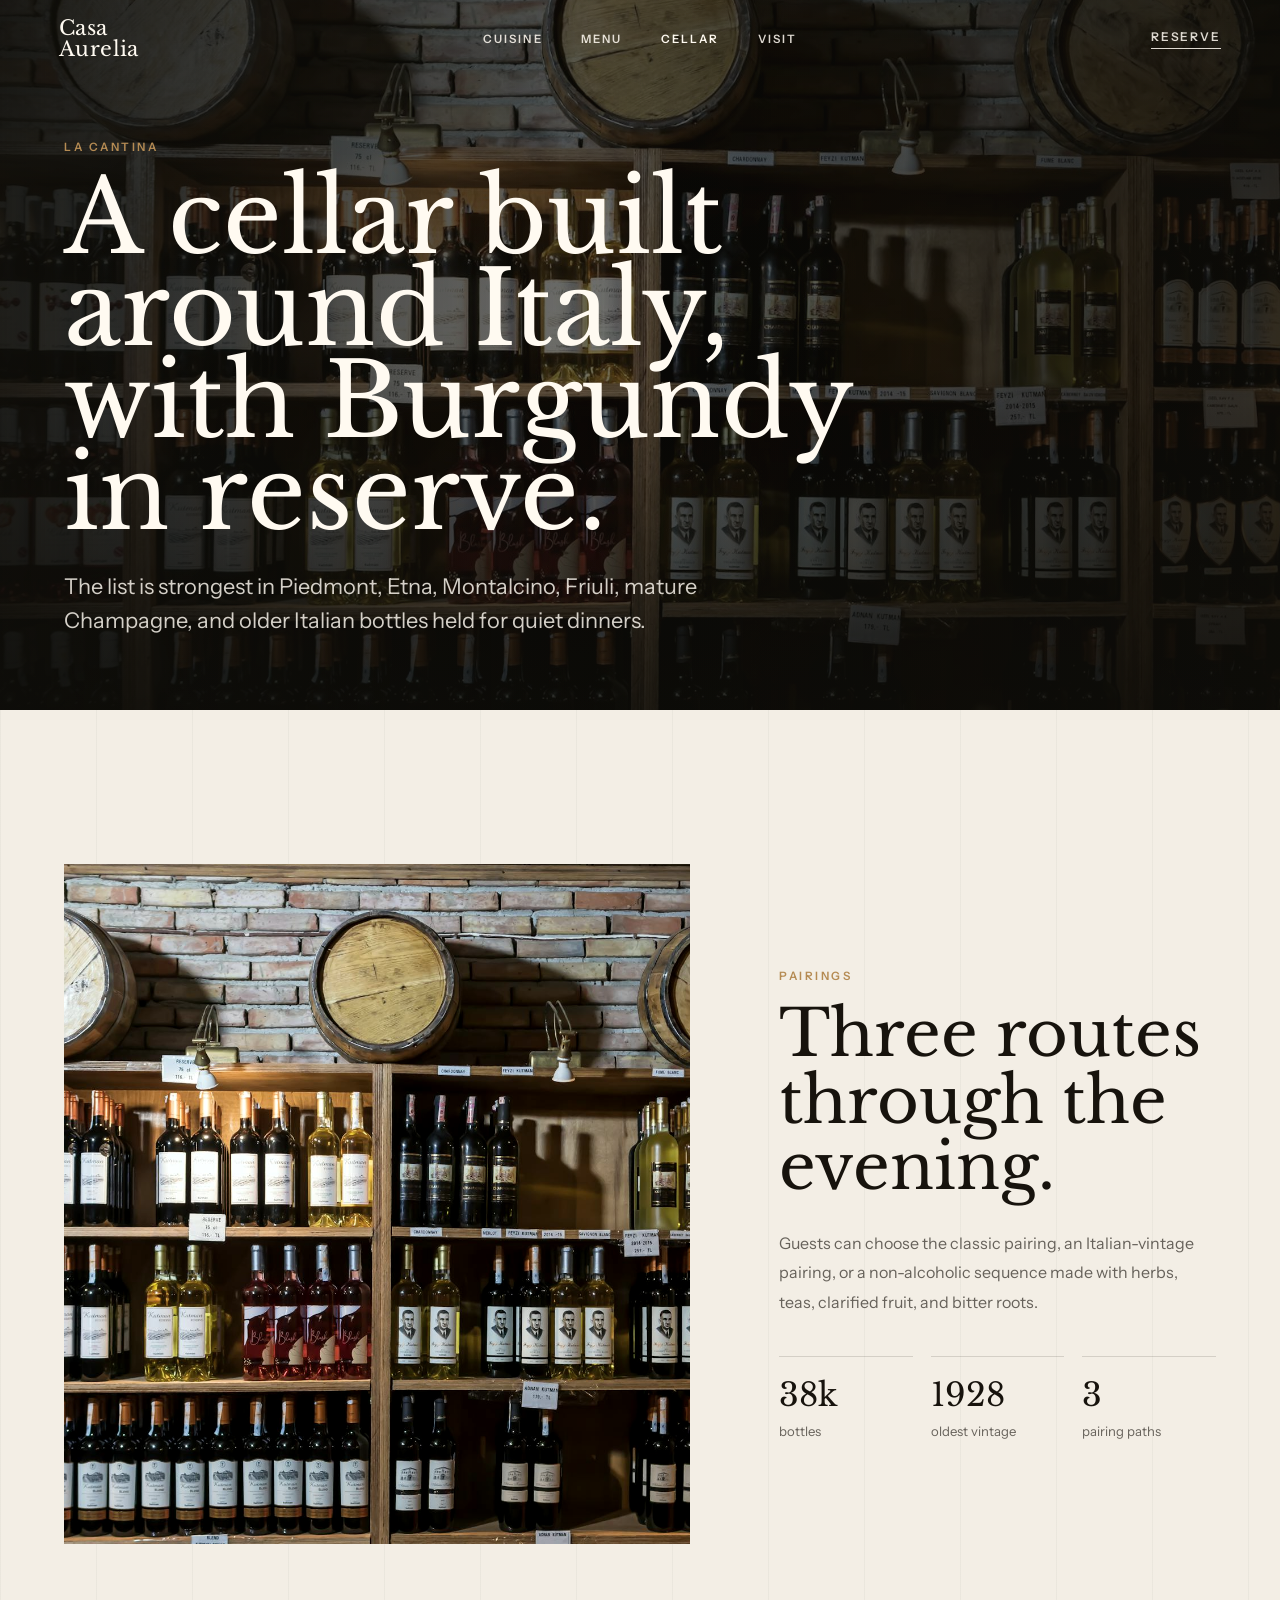
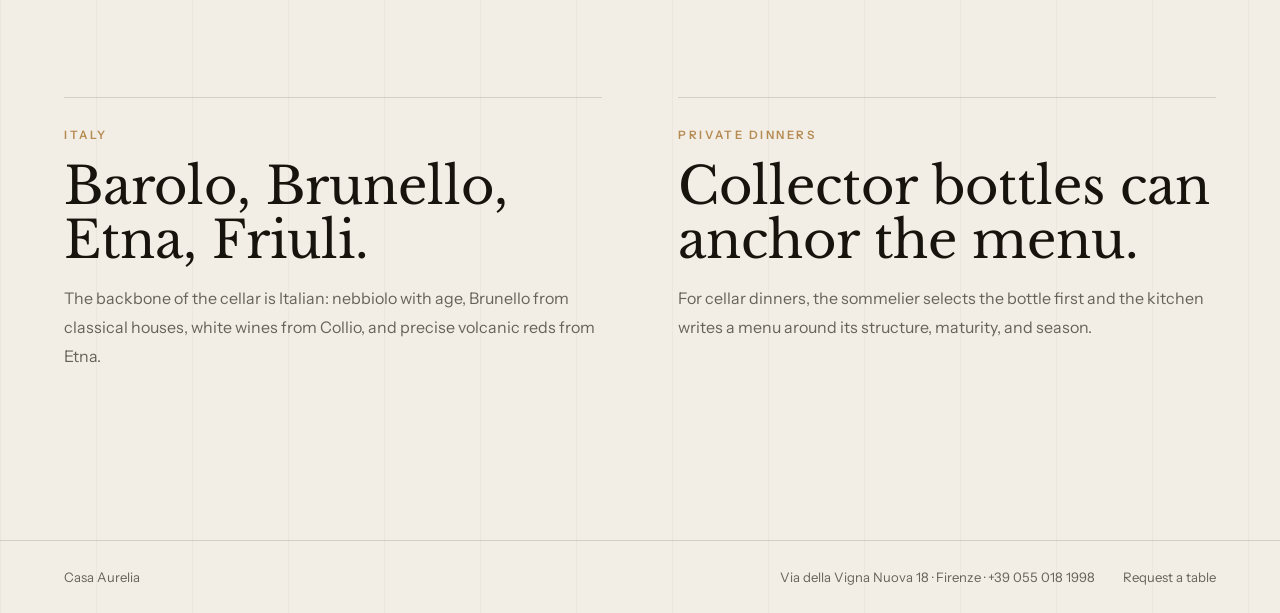
==== cellar.html @ 8bcac0d2 "Build Casa Aurelia restaurant website" ====
<!doctype html>
<html lang="en">
  <head>
    <meta charset="UTF-8" />
    <meta name="viewport" content="width=device-width, initial-scale=1.0" />
    <meta
      name="description"
      content="Casa Aurelia's wine cellar, Italian vintages, Champagne, Burgundy, and pairings."
    />
    <title>Cellar | Casa Aurelia</title>
    <link rel="preconnect" href="https://fonts.googleapis.com" />
    <link rel="preconnect" href="https://fonts.gstatic.com" crossorigin />
    <link
      href="https://fonts.googleapis.com/css2?family=Instrument+Sans:wght@400;500;600&family=Libre+Baskerville:wght@400;700&display=swap"
      rel="stylesheet"
    />
    <link rel="stylesheet" href="./styles.css" />
  </head>
  <body>
    <header class="site-header" data-header>
      <a class="brand" href="./index.html" aria-label="Casa Aurelia home">
        <span>Casa</span>
        <span>Aurelia</span>
      </a>
      <nav aria-label="Primary navigation">
        <a href="./cuisine.html">Cuisine</a>
        <a href="./menu.html">Menu</a>
        <a href="./cellar.html" aria-current="page">Cellar</a>
        <a href="./visit.html">Visit</a>
      </nav>
      <a class="header-reserve" href="./reservations.html">Reserve</a>
    </header>

    <main>
      <section class="page-hero dark-hero">
        <div class="hero-media" aria-hidden="true">
          <img src="./assets/restaurant/wine-cellar.jpg" alt="" />
        </div>
        <div class="hero-copy">
          <p class="kicker">La Cantina</p>
          <h1>A cellar built around Italy, with Burgundy in reserve.</h1>
          <p>
            The list is strongest in Piedmont, Etna, Montalcino, Friuli, mature
            Champagne, and older Italian bottles held for quiet dinners.
          </p>
        </div>
      </section>

      <section class="cellar page-section">
        <div class="cellar-media reveal">
          <img src="./assets/restaurant/wine-cellar.jpg" alt="Casa Aurelia wine cellar" />
        </div>
        <div class="cellar-copy reveal">
          <p class="kicker">Pairings</p>
          <h2>Three routes through the evening.</h2>
          <p>
            Guests can choose the classic pairing, an Italian-vintage pairing,
            or a non-alcoholic sequence made with herbs, teas, clarified fruit,
            and bitter roots.
          </p>
          <div class="cellar-stats">
            <span><strong>38k</strong> bottles</span>
            <span><strong>1928</strong> oldest vintage</span>
            <span><strong>3</strong> pairing paths</span>
          </div>
        </div>
      </section>

      <section class="text-columns">
        <article class="reveal">
          <p class="kicker">Italy</p>
          <h2>Barolo, Brunello, Etna, Friuli.</h2>
          <p>
            The backbone of the cellar is Italian: nebbiolo with age, Brunello
            from classical houses, white wines from Collio, and precise volcanic
            reds from Etna.
          </p>
        </article>
        <article class="reveal">
          <p class="kicker">Private dinners</p>
          <h2>Collector bottles can anchor the menu.</h2>
          <p>
            For cellar dinners, the sommelier selects the bottle first and the
            kitchen writes a menu around its structure, maturity, and season.
          </p>
        </article>
      </section>
    </main>

    <footer>
      <p>Casa Aurelia</p>
      <p>Via della Vigna Nuova 18 · Firenze · +39 055 018 1998</p>
      <p><a href="./reservations.html">Request a table</a></p>
    </footer>

    <script src="./script.js"></script>
  </body>
</html>
---- styles.css ----
:root {
  --paper: #f3eee5;
  --porcelain: #fffaf1;
  --ink: #17130d;
  --olive: #252a1f;
  --olive-soft: #343b2b;
  --clay: #8e5f43;
  --brass: #b58b53;
  --muted: rgba(23, 19, 13, 0.64);
  --line: rgba(23, 19, 13, 0.14);
  --light-line: rgba(255, 250, 241, 0.18);
  font-family: "Instrument Sans", system-ui, -apple-system, BlinkMacSystemFont, "Segoe UI", sans-serif;
}

* {
  box-sizing: border-box;
}

html {
  scroll-behavior: smooth;
  background: var(--paper);
}

body {
  margin: 0;
  color: var(--ink);
  background:
    linear-gradient(90deg, rgba(23, 19, 13, 0.035) 1px, transparent 1px) 0 0 / 96px 96px,
    var(--paper);
  overflow-x: hidden;
}

body::selection {
  color: var(--porcelain);
  background: var(--olive);
}

img {
  display: block;
  max-width: 100%;
}

a {
  color: inherit;
  text-decoration: none;
}

section {
  scroll-margin-top: 94px;
}

.site-header {
  position: fixed;
  inset: 0 0 auto;
  z-index: 20;
  display: grid;
  grid-template-columns: 1fr auto 1fr;
  align-items: center;
  gap: 28px;
  min-height: 78px;
  padding: 18px clamp(20px, 4.6vw, 70px);
  color: var(--porcelain);
  transition: background 260ms ease, color 260ms ease, border-color 260ms ease;
}

.site-header.is-scrolled {
  color: var(--ink);
  background: rgba(243, 238, 229, 0.88);
  border-bottom: 1px solid var(--line);
  backdrop-filter: blur(22px);
}

.brand {
  justify-self: start;
  display: grid;
  gap: 0;
  font-family: "Libre Baskerville", Georgia, serif;
  font-size: clamp(1.05rem, 1.6vw, 1.45rem);
  line-height: 1.02;
  letter-spacing: 0.02em;
}

nav {
  display: flex;
  align-items: center;
  justify-content: center;
  gap: clamp(18px, 3vw, 42px);
  font-size: 0.72rem;
  font-weight: 600;
  letter-spacing: 0.18em;
  text-transform: uppercase;
}

nav a,
.header-reserve {
  opacity: 0.86;
  transition: opacity 180ms ease;
}

nav a:hover,
.header-reserve:hover,
[aria-current="page"] {
  opacity: 1;
}

.header-reserve {
  justify-self: end;
  padding-bottom: 4px;
  border-bottom: 1px solid currentColor;
  font-size: 0.75rem;
  font-weight: 600;
  letter-spacing: 0.16em;
  text-transform: uppercase;
}

.site-header-light {
  color: var(--ink);
  background: rgba(243, 238, 229, 0.92);
  border-bottom: 1px solid var(--line);
}

.hero {
  position: relative;
  min-height: 100svh;
  display: grid;
  align-items: end;
  padding: 128px clamp(20px, 5vw, 76px) 56px;
  color: var(--porcelain);
  isolation: isolate;
}

.page-hero {
  position: relative;
  min-height: 78svh;
  display: grid;
  align-items: end;
  padding: 140px clamp(20px, 5vw, 76px) 72px;
  color: var(--porcelain);
  isolation: isolate;
}

.page-hero h1 {
  max-width: 11ch;
  font-size: clamp(4rem, 8vw, 8.8rem);
}

.page-hero .hero-copy > p:not(.kicker) {
  max-width: 650px;
}

.hero-media {
  position: absolute;
  inset: 0;
  z-index: -2;
  overflow: hidden;
  background: var(--olive);
}

.hero-media img {
  width: 100%;
  height: 100%;
  object-fit: cover;
  object-position: 50% 52%;
  transform: scale(1.02);
  filter: saturate(0.78) contrast(1.04) brightness(0.82);
}

.hero-media::after {
  content: "";
  position: absolute;
  inset: 0;
  background:
    linear-gradient(90deg, rgba(14, 13, 9, 0.9), rgba(14, 13, 9, 0.42) 46%, rgba(14, 13, 9, 0.78)),
    linear-gradient(0deg, rgba(14, 13, 9, 0.72), rgba(14, 13, 9, 0.1) 44%, rgba(14, 13, 9, 0.28));
}

.hero-copy {
  width: min(920px, 100%);
  position: relative;
  z-index: 1;
}

.kicker {
  margin: 0 0 18px;
  color: var(--brass);
  font-size: 0.72rem;
  font-weight: 600;
  letter-spacing: 0.22em;
  text-transform: uppercase;
}

h1,
h2,
h3 {
  font-family: "Libre Baskerville", Georgia, serif;
  font-weight: 400;
  letter-spacing: 0;
}

h1 {
  margin: 0;
  font-size: clamp(4.8rem, 13vw, 12.5rem);
  line-height: 0.9;
  max-width: 9ch;
}

.hero-copy > p:not(.kicker) {
  max-width: 590px;
  margin: 28px 0 0;
  color: rgba(255, 250, 241, 0.82);
  font-size: clamp(1.05rem, 1.7vw, 1.42rem);
  line-height: 1.6;
}

.hero-actions {
  display: flex;
  align-items: center;
  gap: 22px;
  flex-wrap: wrap;
  margin-top: 42px;
}

.hero-actions a {
  display: inline-flex;
  align-items: center;
  min-height: 46px;
  padding: 0 24px;
  border: 1px solid rgba(255, 250, 241, 0.54);
  font-size: 0.78rem;
  font-weight: 600;
  letter-spacing: 0.16em;
  text-transform: uppercase;
}

.hero-actions span {
  color: rgba(255, 250, 241, 0.62);
  font-size: 0.86rem;
}

.hero-note {
  position: absolute;
  right: clamp(20px, 5vw, 76px);
  bottom: 58px;
  width: min(280px, 28vw);
  padding-top: 18px;
  border-top: 1px solid var(--light-line);
  color: rgba(255, 250, 241, 0.74);
  font-size: 0.82rem;
  line-height: 1.7;
}

.hero-note p {
  margin: 0;
}

.intro {
  display: grid;
  grid-template-columns: minmax(140px, 0.24fr) 1fr;
  gap: clamp(24px, 5vw, 72px);
  padding: clamp(76px, 13vw, 172px) clamp(20px, 5vw, 76px);
}

.intro-label {
  color: var(--clay);
  font-size: 0.77rem;
  font-weight: 600;
  letter-spacing: 0.18em;
  text-transform: uppercase;
}

.intro p {
  margin: 0;
  max-width: 1000px;
  font-family: "Libre Baskerville", Georgia, serif;
  font-size: clamp(2.1rem, 4.4vw, 5.6rem);
  line-height: 1.04;
}

.home-index {
  display: grid;
  grid-template-columns: repeat(4, 1fr);
  border-top: 1px solid var(--line);
  border-bottom: 1px solid var(--line);
}

.home-link {
  min-height: 340px;
  display: flex;
  flex-direction: column;
  justify-content: flex-end;
  gap: 16px;
  padding: clamp(24px, 4vw, 52px);
  border-right: 1px solid var(--line);
  transition: background 220ms ease, color 220ms ease;
}

.home-link:last-child {
  border-right: 0;
}

.home-link:hover {
  color: var(--porcelain);
  background: var(--olive);
}

.home-link span,
.info-grid span {
  color: var(--brass);
  font-size: 0.72rem;
  font-weight: 600;
  letter-spacing: 0.18em;
  text-transform: uppercase;
}

.home-link strong {
  font-family: "Libre Baskerville", Georgia, serif;
  font-size: clamp(1.6rem, 2.5vw, 2.8rem);
  font-weight: 400;
  line-height: 1.05;
}

.home-link p {
  margin: 0;
  color: currentColor;
  opacity: 0.68;
  line-height: 1.7;
}

.editorial,
.cellar,
.visit {
  display: grid;
  grid-template-columns: minmax(0, 0.95fr) minmax(320px, 0.8fr);
  gap: clamp(34px, 7vw, 112px);
  align-items: center;
  padding: 0 clamp(20px, 5vw, 76px) clamp(86px, 12vw, 166px);
}

.page-section {
  padding-top: clamp(86px, 12vw, 166px);
}

.portrait-image img,
.dish-image img,
.cellar-media img,
.visit-image img {
  width: 100%;
  height: 100%;
  object-fit: cover;
  filter: saturate(0.86) contrast(1.02);
}

.portrait-image {
  height: min(78vw, 880px);
  max-height: 920px;
  min-height: 560px;
  overflow: hidden;
}

.editorial-copy,
.cellar-copy,
.visit-copy {
  max-width: 540px;
}

.editorial-copy h2,
.section-heading h2,
.cellar-copy h2,
.visit-copy h2,
.reserve h2 {
  margin: 0;
  font-size: clamp(2.4rem, 5vw, 5.7rem);
  line-height: 1.04;
}

.editorial-copy > p:not(.kicker),
.section-heading p,
.cellar-copy > p:not(.kicker),
.visit-copy > p:not(.kicker) {
  margin: 28px 0 0;
  color: var(--muted);
  font-size: clamp(1rem, 1.25vw, 1.14rem);
  line-height: 1.85;
}

dl {
  display: grid;
  grid-template-columns: repeat(3, 1fr);
  gap: 18px;
  margin: 42px 0 0;
  padding-top: 26px;
  border-top: 1px solid var(--line);
}

dt {
  color: var(--muted);
  font-size: 0.72rem;
  font-weight: 600;
  letter-spacing: 0.16em;
  text-transform: uppercase;
}

dd {
  margin: 10px 0 0;
  font-family: "Libre Baskerville", Georgia, serif;
  font-size: 1.25rem;
}

.menu-section {
  background: var(--olive);
  color: var(--porcelain);
  padding: clamp(76px, 11vw, 148px) clamp(20px, 5vw, 76px);
}

.menu-page {
  padding-top: clamp(76px, 10vw, 124px);
}

.section-heading {
  max-width: 920px;
  margin-bottom: clamp(46px, 7vw, 94px);
}

.section-heading p {
  color: rgba(255, 250, 241, 0.66);
  max-width: 640px;
}

.menu-grid {
  display: grid;
  grid-template-columns: minmax(320px, 0.8fr) minmax(0, 1fr);
  gap: clamp(34px, 7vw, 108px);
  align-items: end;
}

.menu-list {
  display: grid;
  gap: 30px;
}

.menu-list div {
  display: grid;
  grid-template-columns: 46px 1fr;
  column-gap: 22px;
  padding-bottom: 28px;
  border-bottom: 1px solid rgba(255, 250, 241, 0.16);
}

.menu-list span {
  color: var(--brass);
  font-size: 0.78rem;
  letter-spacing: 0.12em;
}

.menu-list h3 {
  margin: 0;
  font-size: clamp(1.35rem, 2vw, 2rem);
  line-height: 1.12;
}

.menu-list p {
  grid-column: 2;
  margin: 10px 0 0;
  color: rgba(255, 250, 241, 0.62);
  line-height: 1.65;
}

.dish-image {
  margin: 0;
}

.dish-image img {
  aspect-ratio: 1.15;
}

figcaption {
  max-width: 420px;
  margin-top: 18px;
  color: rgba(255, 250, 241, 0.56);
  font-size: 0.82rem;
  line-height: 1.6;
}

.cellar {
  padding-top: clamp(86px, 12vw, 166px);
}

.cellar {
  grid-template-columns: minmax(0, 1.06fr) minmax(320px, 0.74fr);
}

.cellar-media {
  height: min(62vw, 680px);
  min-height: 440px;
  overflow: hidden;
}

.cellar-stats {
  display: grid;
  grid-template-columns: repeat(3, 1fr);
  gap: 18px;
  margin-top: 38px;
}

.cellar-stats span {
  display: grid;
  gap: 8px;
  padding-top: 18px;
  border-top: 1px solid var(--line);
  color: var(--muted);
  font-size: 0.82rem;
}

.cellar-stats strong {
  color: var(--ink);
  font-family: "Libre Baskerville", Georgia, serif;
  font-size: clamp(1.7rem, 2.5vw, 2.6rem);
  font-weight: 400;
}

.visit {
  grid-template-columns: minmax(320px, 0.72fr) minmax(0, 1fr);
}

.visit-image {
  height: min(58vw, 620px);
  min-height: 420px;
  overflow: hidden;
}

.reserve {
  margin: 0 clamp(20px, 5vw, 76px) clamp(86px, 10vw, 132px);
  padding: clamp(48px, 7vw, 90px);
  color: var(--porcelain);
  background:
    linear-gradient(135deg, rgba(37, 42, 31, 0.96), rgba(26, 28, 21, 0.98)),
    var(--olive);
}

.reservation-page {
  padding-top: 118px;
}

.standalone-reserve {
  margin-top: clamp(34px, 5vw, 72px);
}

.standalone-reserve h1 {
  max-width: 940px;
  margin: 0;
  font-size: clamp(3.2rem, 7vw, 7.8rem);
  line-height: 1.02;
}

.standalone-reserve > p:not(.kicker) {
  max-width: 680px;
  margin: 26px 0 0;
  color: rgba(255, 250, 241, 0.7);
  line-height: 1.8;
}

.reserve h2 {
  max-width: 820px;
}

.text-columns,
.info-grid {
  display: grid;
  grid-template-columns: repeat(2, 1fr);
  gap: clamp(28px, 6vw, 96px);
  padding: 0 clamp(20px, 5vw, 76px) clamp(86px, 12vw, 156px);
}

.text-columns article {
  border-top: 1px solid var(--line);
  padding-top: 30px;
}

.text-columns h2 {
  margin: 0;
  font-size: clamp(2rem, 4vw, 4.6rem);
  line-height: 1.05;
}

.text-columns p:not(.kicker),
.info-grid p {
  color: var(--muted);
  line-height: 1.8;
}

.info-grid {
  grid-template-columns: repeat(3, 1fr);
}

.info-grid article {
  border-top: 1px solid var(--line);
  padding-top: 22px;
}

.reservation-notes {
  padding-top: 0;
}

.reservation-form {
  display: grid;
  grid-template-columns: repeat(4, 1fr) auto;
  gap: 18px;
  align-items: end;
  margin-top: 48px;
}

label {
  display: grid;
  gap: 10px;
  color: rgba(255, 250, 241, 0.66);
  font-size: 0.72rem;
  font-weight: 600;
  letter-spacing: 0.14em;
  text-transform: uppercase;
}

input,
select,
button {
  min-height: 48px;
  border: 1px solid rgba(255, 250, 241, 0.24);
  border-radius: 0;
  color: var(--porcelain);
  background: transparent;
  font: inherit;
}

input,
select {
  width: 100%;
  padding: 0 12px;
}

select option {
  color: var(--ink);
}

button {
  padding: 0 24px;
  background: var(--porcelain);
  color: var(--olive);
  cursor: pointer;
  font-size: 0.74rem;
  font-weight: 700;
  letter-spacing: 0.14em;
  text-transform: uppercase;
}

footer {
  display: grid;
  grid-template-columns: 1fr auto auto;
  gap: 28px;
  padding: 28px clamp(20px, 5vw, 76px);
  border-top: 1px solid var(--line);
  color: var(--muted);
  font-size: 0.82rem;
}

footer p {
  margin: 0;
}

.reveal {
  opacity: 0;
  transform: translateY(22px);
  transition: opacity 720ms ease, transform 720ms ease;
}

.reveal.is-visible {
  opacity: 1;
  transform: translateY(0);
}

@media (max-width: 980px) {
  .site-header {
    grid-template-columns: 1fr auto;
  }

  nav {
    display: none;
  }

  .hero-note {
    position: static;
    width: min(460px, 100%);
    margin-top: 44px;
  }

  .intro,
  .home-index,
  .editorial,
  .menu-grid,
  .cellar,
  .visit,
  .text-columns,
  .info-grid {
    grid-template-columns: 1fr;
  }

  .home-link {
    min-height: 240px;
    border-right: 0;
    border-bottom: 1px solid var(--line);
  }

  .portrait-image,
  .cellar-media,
  .visit-image {
    min-height: 0;
    height: auto;
    aspect-ratio: 0.86;
  }

  .visit-copy {
    order: 2;
  }

  .visit-image {
    order: 1;
  }

  .reservation-form {
    grid-template-columns: repeat(2, 1fr);
  }

  button {
    grid-column: 1 / -1;
  }

  footer {
    grid-template-columns: 1fr;
  }
}

@media (max-width: 620px) {
  .site-header {
    min-height: 70px;
    padding-top: 14px;
    padding-bottom: 14px;
  }

  .header-reserve {
    font-size: 0.68rem;
  }

  .hero {
    padding-top: 116px;
  }

  h1 {
    font-size: clamp(4.2rem, 22vw, 6.8rem);
  }

  .intro {
    gap: 18px;
  }

  dl,
  .cellar-stats,
  .reservation-form {
    grid-template-columns: 1fr;
  }

  .reserve {
    padding: 34px 22px;
    margin-left: 0;
    margin-right: 0;
  }

  .page-hero {
    min-height: 74svh;
  }
}
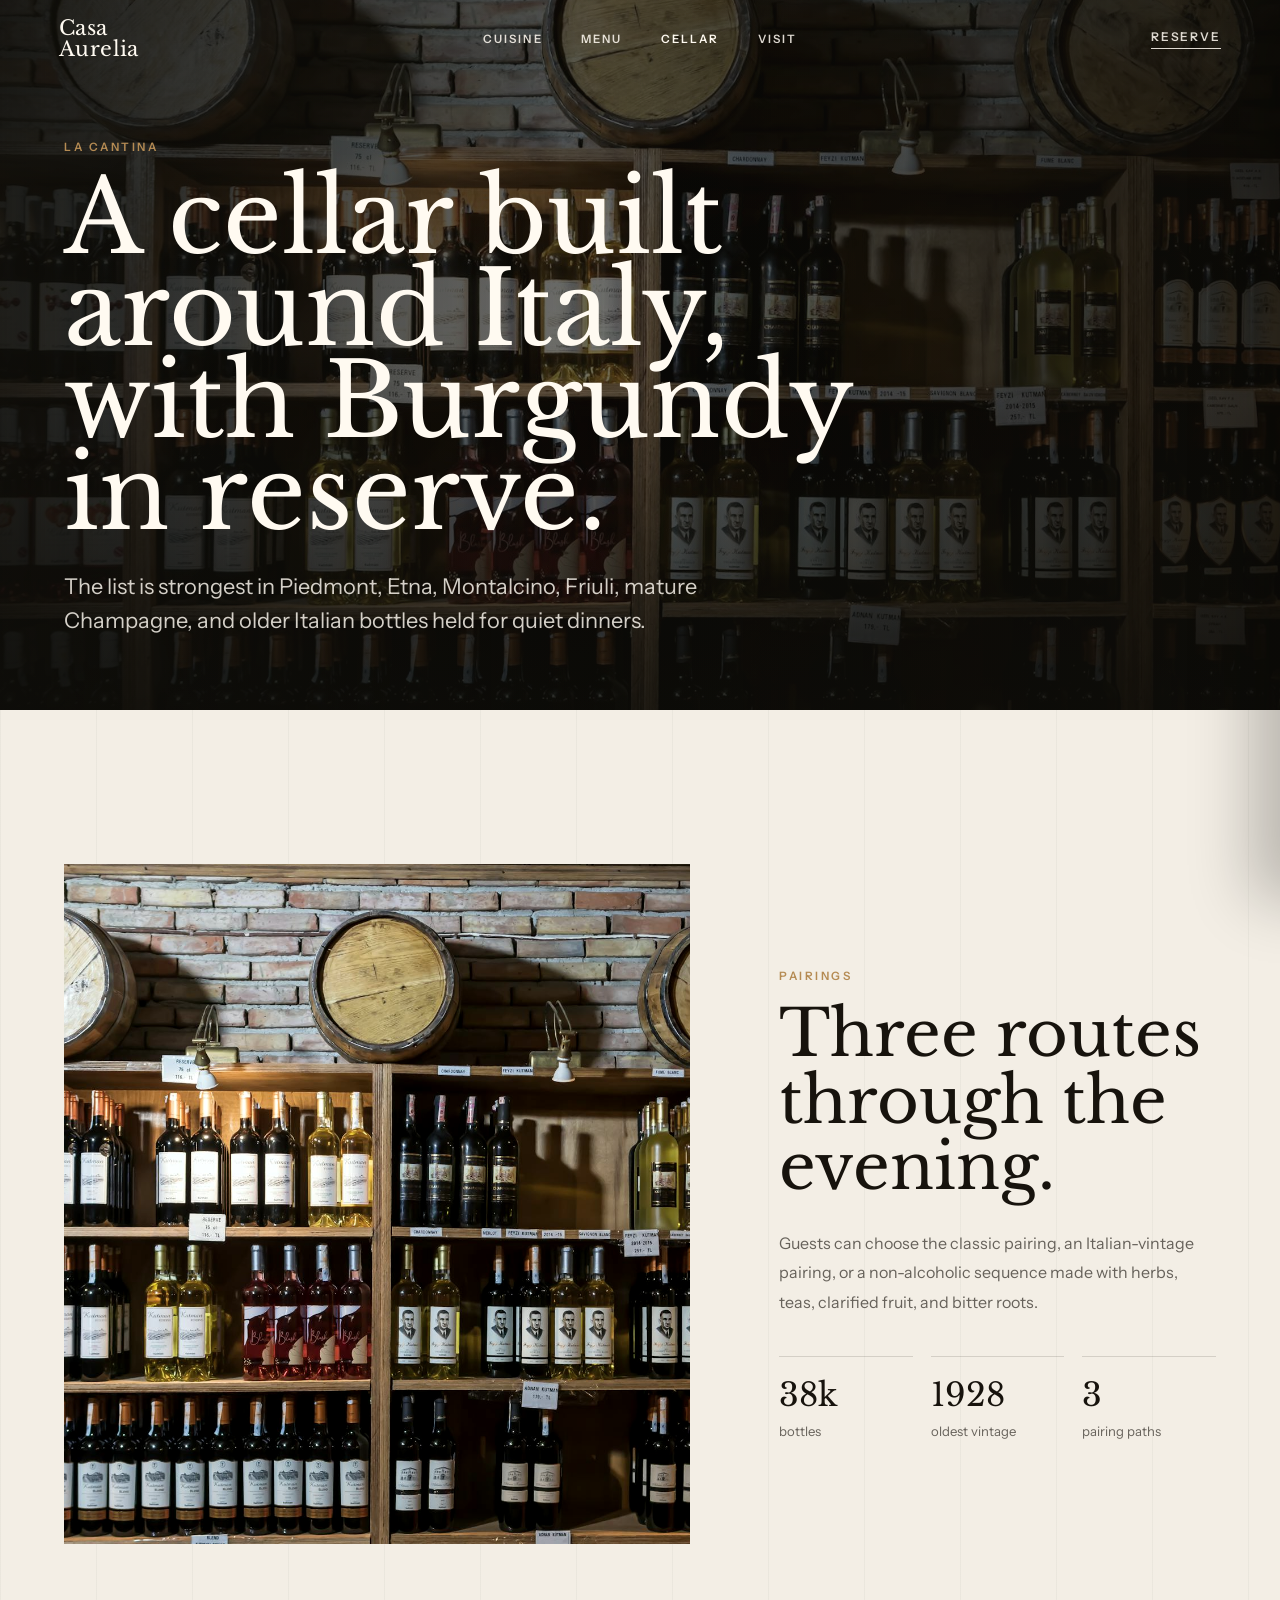
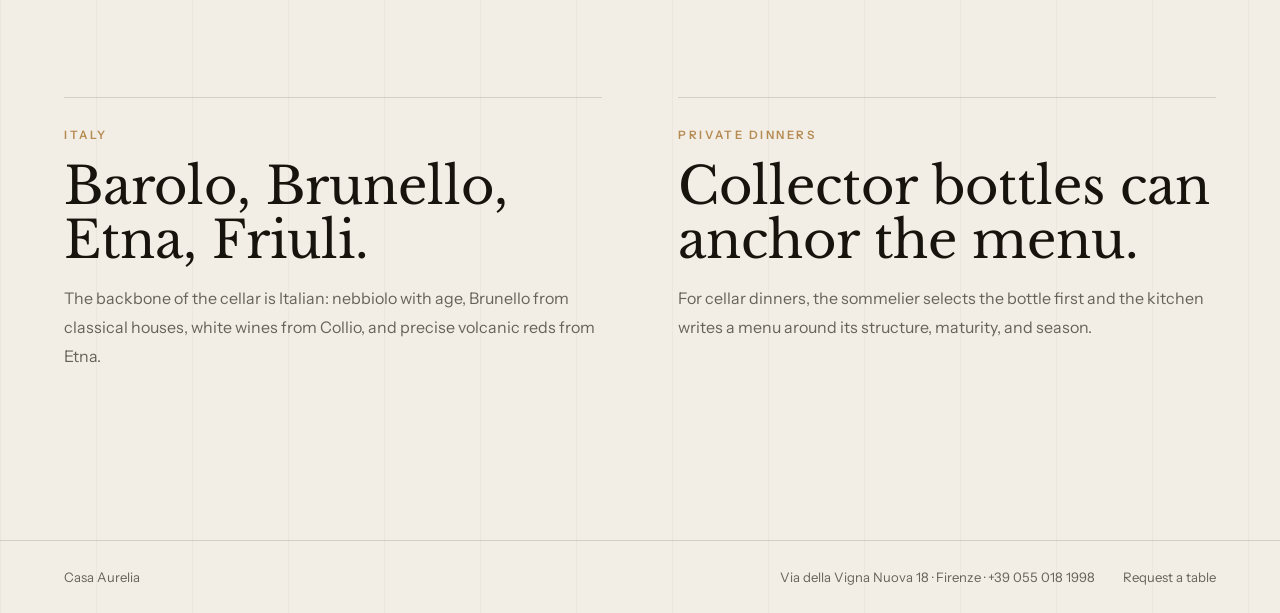
==== commit 22a62165: "Improve mobile navigation" ====
--- a/cellar.html
+++ b/cellar.html
@@ -29,6 +29,26 @@
         <a href="./visit.html">Visit</a>
       </nav>
       <a class="header-reserve" href="./reservations.html">Reserve</a>
+      <button
+        class="menu-toggle"
+        type="button"
+        aria-controls="mobile-menu"
+        aria-expanded="false"
+      >
+        <span>Menu</span>
+        <i aria-hidden="true"></i>
+      </button>
+      <div class="mobile-menu" id="mobile-menu" hidden>
+        <div class="mobile-menu-panel">
+          <p class="kicker">Casa Aurelia</p>
+          <a href="./index.html">Home</a>
+          <a href="./cuisine.html">Cuisine</a>
+          <a href="./menu.html">Menu</a>
+          <a href="./cellar.html" aria-current="page">Cellar</a>
+          <a href="./visit.html">Visit</a>
+          <a href="./reservations.html">Reservations</a>
+        </div>
+      </div>
     </header>
 
     <main>
--- a/styles.css
+++ b/styles.css
@@ -30,6 +30,10 @@
   overflow-x: hidden;
 }
 
+body.menu-open {
+  overflow: hidden;
+}
+
 body::selection {
   color: var(--porcelain);
   background: var(--olive);
@@ -111,6 +115,134 @@
   font-weight: 600;
   letter-spacing: 0.16em;
   text-transform: uppercase;
+}
+
+.menu-toggle {
+  display: none;
+  justify-self: end;
+  align-items: center;
+  gap: 10px;
+  min-height: 38px;
+  padding: 0;
+  border: 0;
+  color: inherit;
+  background: transparent;
+  cursor: pointer;
+  font-size: 0.72rem;
+  font-weight: 700;
+  letter-spacing: 0.16em;
+  text-transform: uppercase;
+}
+
+.menu-toggle i {
+  width: 24px;
+  height: 10px;
+  position: relative;
+  display: inline-block;
+}
+
+.menu-toggle i::before,
+.menu-toggle i::after {
+  content: "";
+  position: absolute;
+  left: 0;
+  width: 100%;
+  height: 1px;
+  background: currentColor;
+  transition: transform 220ms ease, top 220ms ease;
+}
+
+.menu-toggle i::before {
+  top: 0;
+}
+
+.menu-toggle i::after {
+  top: 9px;
+}
+
+.menu-toggle[aria-expanded="true"] i::before {
+  top: 5px;
+  transform: rotate(38deg);
+}
+
+.menu-toggle[aria-expanded="true"] i::after {
+  top: 5px;
+  transform: rotate(-38deg);
+}
+
+.menu-toggle[aria-expanded="true"] {
+  position: fixed;
+  top: 18px;
+  right: clamp(18px, 5vw, 28px);
+  z-index: 30;
+  min-width: 42px;
+  min-height: 42px;
+  justify-content: center;
+  color: var(--porcelain);
+  background: rgba(255, 250, 241, 0.08);
+  border: 1px solid rgba(255, 250, 241, 0.2);
+}
+
+.mobile-menu {
+  position: fixed;
+  inset: 0;
+  z-index: -1;
+  display: flex;
+  justify-content: flex-end;
+  background: rgba(12, 10, 7, 0);
+  pointer-events: none;
+  transition: background 260ms ease;
+}
+
+.mobile-menu.is-open {
+  z-index: 19;
+  background: rgba(12, 10, 7, 0.54);
+  pointer-events: auto;
+}
+
+.mobile-menu-panel {
+  width: min(84vw, 390px);
+  min-height: 100%;
+  display: flex;
+  flex-direction: column;
+  padding: 104px 28px 34px;
+  color: var(--porcelain);
+  background:
+    linear-gradient(180deg, rgba(37, 42, 31, 0.96), rgba(20, 22, 16, 0.98)),
+    var(--olive);
+  box-shadow: -28px 0 60px rgba(0, 0, 0, 0.24);
+  transform: translateX(100%);
+  transition: transform 300ms ease;
+}
+
+.mobile-menu.is-open .mobile-menu-panel {
+  transform: translateX(0);
+}
+
+.mobile-menu-panel .kicker {
+  margin-bottom: 28px;
+}
+
+.mobile-menu-panel a {
+  display: flex;
+  align-items: center;
+  justify-content: space-between;
+  min-height: 62px;
+  border-bottom: 1px solid rgba(255, 250, 241, 0.16);
+  font-family: "Libre Baskerville", Georgia, serif;
+  font-size: clamp(1.55rem, 8vw, 2.25rem);
+  line-height: 1;
+}
+
+.mobile-menu-panel a::after {
+  content: "→";
+  font-family: "Instrument Sans", system-ui, sans-serif;
+  font-size: 0.9rem;
+  opacity: 0.48;
+}
+
+.mobile-menu-panel a[aria-current="page"] {
+  color: var(--brass);
 }
 
 .site-header-light {
@@ -678,11 +810,16 @@
 
 @media (max-width: 980px) {
   .site-header {
-    grid-template-columns: 1fr auto;
+    grid-template-columns: 1fr auto auto;
+    gap: 18px;
   }
 
   nav {
     display: none;
+  }
+
+  .menu-toggle {
+    display: inline-flex;
   }
 
   .hero-note {
@@ -728,7 +865,7 @@
     grid-template-columns: repeat(2, 1fr);
   }
 
-  button {
+  .reservation-form button {
     grid-column: 1 / -1;
   }
 
@@ -748,6 +885,10 @@
     font-size: 0.68rem;
   }
 
+  .menu-toggle span {
+    display: none;
+  }
+
   .hero {
     padding-top: 116px;
   }
